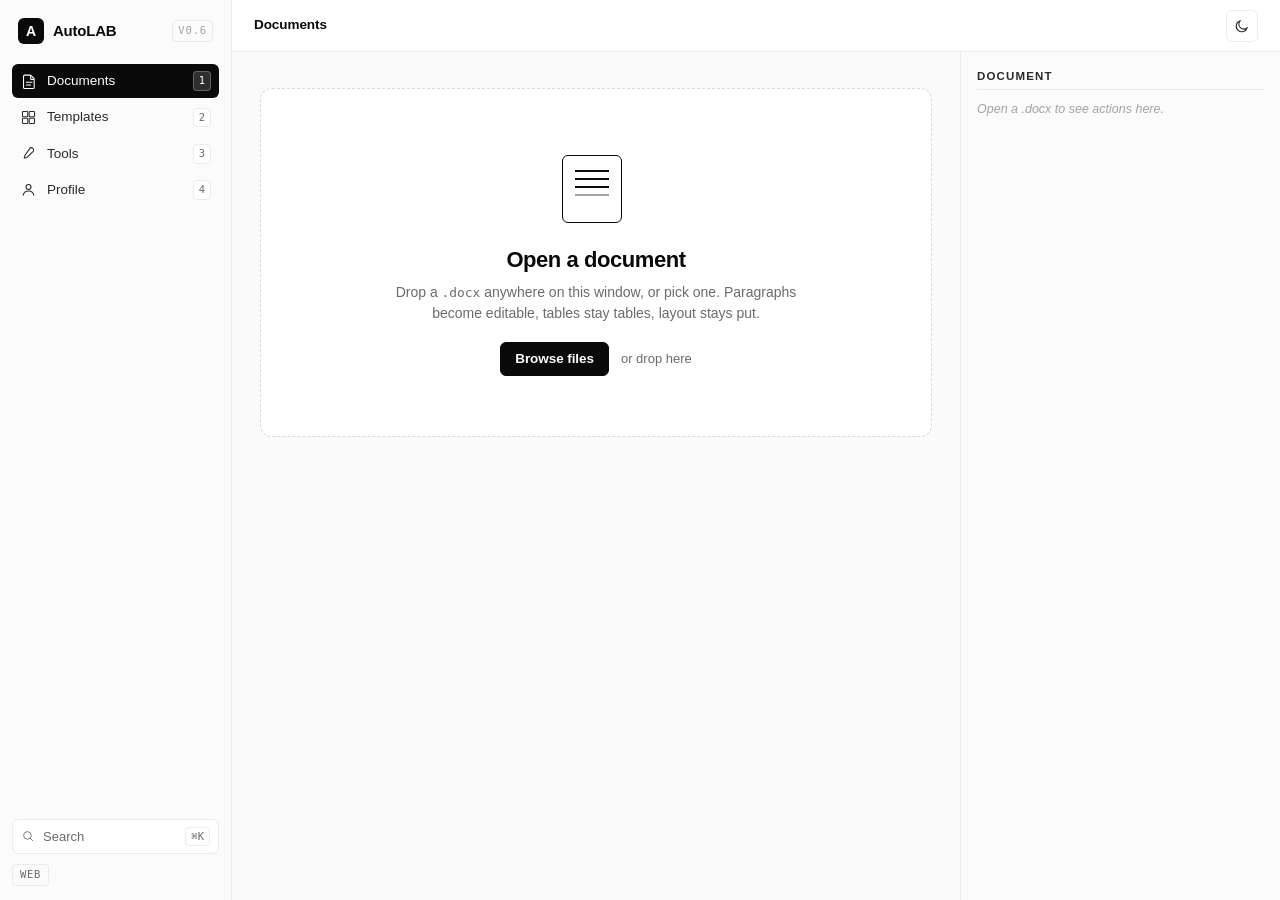
==== static/index.html @ fbb95a97 "AutoLAB v0.6 — solve pipeline: run code, render screenshots, insert into record Backend: runner.py (" ====
<!doctype html>
<html lang="en">
<head>
  <meta charset="utf-8" />
  <meta name="viewport" content="width=device-width, initial-scale=1, viewport-fit=cover" />
  <meta name="color-scheme" content="light" />
  <meta name="theme-color" content="#ffffff" />
  <title>AutoLAB</title>
  <link rel="icon" href="/static/icon.ico" />
  <link rel="stylesheet" href="/static/app.css" />
</head>
<body>
  <div class="app">

    <aside class="sidebar" aria-label="Primary">
      <div class="brand">
        <span class="brand-mark" aria-hidden="true">A</span>
        <span class="brand-name">AutoLAB</span>
        <span class="brand-tag">v0.6</span>
      </div>

      <nav class="nav" role="tablist" aria-label="Sections">
        <button class="nav-item is-active" data-view="documents" role="tab" aria-selected="true">
          <svg class="nav-icon" viewBox="0 0 24 24" aria-hidden="true">
            <path d="M6 3h9l5 5v12.5a1.5 1.5 0 0 1-1.5 1.5h-12A1.5 1.5 0 0 1 5 20.5V4.5A1.5 1.5 0 0 1 6.5 3H6Zm9 1v4a1 1 0 0 0 1 1h4" fill="none" stroke="currentColor" stroke-width="1.5" stroke-linejoin="round"/>
            <path d="M9 13h8M9 17h6" fill="none" stroke="currentColor" stroke-width="1.5" stroke-linecap="round"/>
          </svg>
          <span class="nav-label">Documents</span>
          <kbd class="kbd">1</kbd>
        </button>
        <button class="nav-item" data-view="templates" role="tab" aria-selected="false">
          <svg class="nav-icon" viewBox="0 0 24 24" aria-hidden="true">
            <rect x="3.5" y="3.5" width="7.5" height="7.5" rx="1.2" fill="none" stroke="currentColor" stroke-width="1.5"/>
            <rect x="13" y="3.5" width="7.5" height="7.5" rx="1.2" fill="none" stroke="currentColor" stroke-width="1.5"/>
            <rect x="3.5" y="13" width="7.5" height="7.5" rx="1.2" fill="none" stroke="currentColor" stroke-width="1.5"/>
            <rect x="13" y="13" width="7.5" height="7.5" rx="1.2" fill="none" stroke="currentColor" stroke-width="1.5"/>
          </svg>
          <span class="nav-label">Templates</span>
          <kbd class="kbd">2</kbd>
        </button>
        <button class="nav-item" data-view="tools" role="tab" aria-selected="false">
          <svg class="nav-icon" viewBox="0 0 24 24" aria-hidden="true">
            <path d="M14.5 4a3.5 3.5 0 0 1 4.5 4.5l-9 9-4 1 1-4z" fill="none" stroke="currentColor" stroke-width="1.5" stroke-linejoin="round"/>
          </svg>
          <span class="nav-label">Tools</span>
          <kbd class="kbd">3</kbd>
        </button>
        <button class="nav-item" data-view="profile" role="tab" aria-selected="false">
          <svg class="nav-icon" viewBox="0 0 24 24" aria-hidden="true">
            <circle cx="12" cy="8.5" r="3.5" fill="none" stroke="currentColor" stroke-width="1.5"/>
            <path d="M4.5 20c.6-3.5 4-6 7.5-6s6.9 2.5 7.5 6" fill="none" stroke="currentColor" stroke-width="1.5" stroke-linecap="round"/>
          </svg>
          <span class="nav-label">Profile</span>
          <kbd class="kbd">4</kbd>
        </button>
      </nav>

      <div class="sidebar-foot">
        <button class="cmd-trigger" id="cmd-trigger">
          <svg viewBox="0 0 24 24" aria-hidden="true" class="cmd-icon">
            <circle cx="11" cy="11" r="6.5" fill="none" stroke="currentColor" stroke-width="1.5"/>
            <path d="m16 16 4 4" stroke="currentColor" stroke-width="1.5" stroke-linecap="round"/>
          </svg>
          <span>Search</span>
          <kbd class="kbd">⌘K</kbd>
        </button>
        <div class="mode-pill" id="mode-pill">Web</div>
      </div>
    </aside>

    <header class="topbar">
      <button class="menu-btn" id="menu-btn" aria-label="Open menu">
        <svg viewBox="0 0 24 24" aria-hidden="true"><path d="M4 6h16M4 12h16M4 18h16" stroke="currentColor" stroke-width="1.6" stroke-linecap="round"/></svg>
      </button>
      <div class="crumbs" id="crumbs">
        <span class="crumb">Documents</span>
      </div>
      <div class="topbar-actions" id="topbar-actions">
        <button class="icon-btn" id="theme-toggle" aria-label="Toggle dark mode" title="Toggle dark mode">
          <svg class="moon" viewBox="0 0 24 24" aria-hidden="true"><path d="M20 14.5A8.5 8.5 0 1 1 9.5 4a7 7 0 0 0 10.5 10.5Z" fill="none" stroke="currentColor" stroke-width="1.6" stroke-linejoin="round"/></svg>
          <svg class="sun" viewBox="0 0 24 24" aria-hidden="true"><circle cx="12" cy="12" r="4" fill="none" stroke="currentColor" stroke-width="1.6"/><path d="M12 3v2.5M12 18.5V21M3 12h2.5M18.5 12H21M5.6 5.6l1.8 1.8M16.6 16.6l1.8 1.8M5.6 18.4l1.8-1.8M16.6 7.4l1.8-1.8" stroke="currentColor" stroke-width="1.6" stroke-linecap="round"/></svg>
        </button>
      </div>
      <button class="panel-btn" id="panel-btn" aria-label="Open inspector">
        <svg viewBox="0 0 24 24" aria-hidden="true"><path d="M3 5h18v14H3zM15 5v14" stroke="currentColor" stroke-width="1.5" fill="none"/></svg>
      </button>
    </header>

    <main class="canvas" id="canvas">

      <!-- DOCUMENTS ----------------------------------------------------- -->
      <section class="view is-active" data-view="documents">
        <div class="docs-empty" id="docs-empty">
          <div class="docs-empty-art" aria-hidden="true">
            <div class="art-doc"></div>
            <div class="art-doc art-doc--back"></div>
          </div>
          <h1>Open a document</h1>
          <p>Drop a <code>.docx</code> anywhere on this window, or pick one. Paragraphs become editable, tables stay tables, layout stays put.</p>
          <div class="docs-empty-actions">
            <button class="btn-primary" id="docs-pick">Browse files</button>
            <span class="hint">or drop here</span>
          </div>
          <input type="file" id="docs-file" accept=".docx" hidden />
        </div>

        <div class="organizer" id="organizer" hidden>
          <header class="view-head org-head">
            <div>
              <h1>Documents</h1>
              <p class="lede">Open one to edit, generate a new record, or start from blank.</p>
            </div>
            <div class="org-actions">
              <button class="btn-primary" id="org-new">New blank</button>
              <button class="btn-ghost" id="org-upload">Upload .docx</button>
              <input type="file" id="org-upload-input" accept=".docx" hidden />
            </div>
          </header>

          <div class="org-tabs">
            <button class="org-tab is-active" data-source="generated" type="button">
              <span>Generated</span>
              <span class="org-tab-count" id="org-gen-count">0</span>
            </button>
            <button class="org-tab" data-source="folder" type="button" id="org-folder-tab">
              <span id="org-folder-label">Folder</span>
              <span class="org-tab-count" id="org-folder-count" hidden>0</span>
            </button>
            <button class="org-tab-pick" id="org-pick-folder" type="button" title="Pick a folder">Browse…</button>
          </div>

          <div class="org-current-folder" id="org-current-folder" hidden></div>

          <div class="org-list" id="org-list"></div>
        </div>

        <div class="docs-editor" id="docs-editor" hidden>
          <div class="doc-page" id="doc-blocks"></div>
        </div>
      </section>

      <!-- TEMPLATES ----------------------------------------------------- -->
      <section class="view" data-view="templates" hidden>
        <header class="view-head">
          <div>
            <h1>Templates</h1>
            <p class="lede">Pick a clean record skeleton. Fill it from the inspector.</p>
          </div>
        </header>
        <div class="tpl-grid" id="tpl-grid"></div>
      </section>

      <!-- TOOLS --------------------------------------------------------- -->
      <section class="view" data-view="tools" hidden>
        <header class="view-head">
          <div>
            <h1>Tools</h1>
            <p class="lede">Targeted ops on a document. Pick one — its controls appear on the right.</p>
          </div>
        </header>
        <div class="tool-list">
          <article class="tool-card" data-tool="replace">
            <div class="tool-head">
              <h3>Find &amp; replace</h3>
              <span class="tag tag-stable">Stable</span>
            </div>
            <p class="tool-desc">Swap text across an entire <code>.docx</code> — body, tables, headers, footers. Survives Word's run-splitting so multi-run matches still go through.</p>
          </article>

          <article class="tool-card is-soon">
            <div class="tool-head">
              <h3>Solve question</h3>
              <span class="tag tag-stable">Stable</span>
            </div>
            <p class="tool-desc">Runs your code for real, renders terminal + editor screenshots (URK included), and inserts everything into the record. Lives in <strong>Documents</strong> — open a .docx and use the panel.</p>
          </article>
        </div>
      </section>

      <!-- PROFILE ------------------------------------------------------- -->
      <section class="view" data-view="profile" hidden>
        <header class="view-head">
          <div>
            <h1>Profile</h1>
            <p class="lede"><span class="when-desktop">Local-only data: register numbers, preferences, API key.</span><span class="when-web">Profile is desktop-only — your data lives on your machine, not on a server. Run AutoLAB.exe to access this.</span></p>
          </div>
        </header>

        <div class="when-web web-only-callout">
          <div class="callout">
            <h3>Why desktop-only?</h3>
            <p>Saved data and API keys belong on your machine — never on a server we run. Download the desktop build for the full experience.</p>
          </div>
        </div>

        <div class="profile-grid when-desktop">
          <article class="card">
            <div class="card-head">
              <h3>Register numbers</h3>
              <span class="card-sub">Saved on this device</span>
            </div>
            <div class="urks-chips" id="urks-chips"></div>
            <form id="urk-add" class="inline-form" autocomplete="off">
              <input id="urk-add-input" placeholder="URK24CS____" spellcheck="false" autocapitalize="off" />
              <button class="btn-primary">Add</button>
            </form>
          </article>

          <article class="card">
            <div class="card-head">
              <h3>Defaults</h3>
              <span class="card-sub">Pre-filled across forms</span>
            </div>
            <div class="field">
              <label for="pref-course">Default course title</label>
              <input id="pref-course" placeholder="Computer Networks Lab" />
            </div>
            <div class="form-actions">
              <button class="btn-ghost" id="pref-save">Save</button>
              <span class="hint" id="pref-status"></span>
            </div>
          </article>

          <article class="card card-ai">
            <div class="card-head">
              <h3>AI rewrite</h3>
              <span class="card-sub" id="ai-key-state">No key set</span>
            </div>
            <p class="card-desc">Block-level rewriting uses the Claude API. Your key is stored only in <code id="profile-path">%APPDATA%\AutoLAB\profile.json</code>.</p>
            <div class="field">
              <label for="api-key">Anthropic API key</label>
              <input id="api-key" type="password" placeholder="sk-ant-…" autocomplete="off" spellcheck="false" />
            </div>
            <div class="form-actions">
              <button class="btn-ghost" id="api-key-save">Save key</button>
              <button class="btn-ghost" id="api-key-clear">Clear</button>
              <span class="hint" id="api-key-status"></span>
            </div>
          </article>
        </div>
      </section>

    </main>

    <!-- ============== RIGHT INSPECTOR PANEL ============== -->
    <aside class="right-panel" id="right-panel" aria-label="Inspector">

      <!-- Documents inspector -->
      <div class="rp-view is-active" data-view="documents">
        <section class="rp-section" id="rp-docs-empty">
          <header class="rp-head"><h3>Document</h3></header>
          <p class="rp-empty">Open a .docx to see actions here.</p>
        </section>

        <section class="rp-section" id="rp-docs-active" hidden>
          <header class="rp-head">
            <h3 id="rp-doc-head-name">Document</h3>
            <span class="rp-meta" id="rp-doc-stats">— blocks</span>
          </header>
          <div class="mode-switch" id="doc-mode-switch" role="tablist" aria-label="View mode">
            <button class="mode-btn is-active" data-mode="edit" role="tab" aria-selected="true">Edit</button>
            <button class="mode-btn" data-mode="preview" role="tab" aria-selected="false">Preview</button>
          </div>
          <div class="rp-actions">
            <button class="btn-primary" id="rp-save">Save &amp; download</button>
            <button class="btn-ghost" id="rp-ai-all">✦ Rewrite all (AI)</button>
            <button class="btn-ghost" id="rp-close">Close document</button>
          </div>
        </section>

        <section class="rp-section" id="rp-docs-saveas" hidden>
          <header class="rp-head"><h3>Save to disk</h3></header>
          <form class="rp-form" id="saveas-form" autocomplete="off">
            <div class="field">
              <label for="saveas-name">Filename</label>
              <input id="saveas-name" placeholder="my-record.docx" spellcheck="false" autocapitalize="off" />
            </div>
            <div class="field">
              <label for="saveas-folder">Folder</label>
              <select id="saveas-folder">
                <option value="generated">Generated (default)</option>
                <option value="current" id="saveas-current-opt" hidden>Current location</option>
              </select>
            </div>
            <div class="form-actions">
              <button type="submit" class="btn-primary">Save</button>
              <span class="hint" id="saveas-status"></span>
            </div>
          </form>
        </section>

        <section class="rp-section" id="rp-docs-addq" hidden>
          <header class="rp-head"><h3>Add question</h3></header>
          <form class="rp-form" id="addq-form" autocomplete="off">
            <div class="field-row">
              <div class="field">
                <label for="aq-num">Number</label>
                <input id="aq-num" placeholder="11" spellcheck="false" autocapitalize="off" />
              </div>
              <div class="field">
                <label for="aq-title">Title</label>
                <input id="aq-title" placeholder="ipconfig /flushdns" required />
              </div>
            </div>
            <div class="field">
              <label for="aq-desc">Description</label>
              <textarea id="aq-desc" rows="3" placeholder="What this question does. A paragraph or two."></textarea>
            </div>
            <div class="form-actions">
              <button type="submit" class="btn-primary">Append question</button>
              <span class="hint" id="aq-status"></span>
            </div>
          </form>
        </section>

        <section class="rp-section" id="rp-docs-solve" hidden>
          <header class="rp-head">
            <h3>Solve question</h3>
            <span class="rp-meta">run · shoot · insert</span>
          </header>
          <form class="rp-form" id="solve-form" autocomplete="off">
            <div class="field-row">
              <div class="field">
                <label for="sq-num">Number</label>
                <input id="sq-num" placeholder="3" spellcheck="false" autocapitalize="off" />
              </div>
              <div class="field">
                <label for="sq-lang">Language</label>
                <select id="sq-lang">
                  <option value="python">Python</option>
                  <option value="c">C</option>
                  <option value="cpp">C++</option>
                  <option value="java">Java</option>
                </select>
              </div>
            </div>
            <div class="field">
              <label for="sq-title">Title</label>
              <input id="sq-title" placeholder="TCP Echo Server and Client" required />
            </div>
            <div class="field">
              <label for="sq-question">Question</label>
              <textarea id="sq-question" rows="3" placeholder="What the program must do. Also becomes the description in the record."></textarea>
            </div>
            <div class="field">
              <label for="sq-mode">Program type</label>
              <select id="sq-mode">
                <option value="single">Single program</option>
                <option value="pair">Server + client pair</option>
              </select>
            </div>
            <button type="button" class="btn-ghost when-desktop" id="sq-generate">✦ Generate code (AI)</button>
            <div class="field" id="sq-code-wrap">
              <label for="sq-code">Code</label>
              <textarea id="sq-code" rows="8" spellcheck="false" class="code-input" placeholder="Paste code, or generate it above."></textarea>
            </div>
            <div class="field sq-pair" hidden>
              <label for="sq-server">Server code</label>
              <textarea id="sq-server" rows="6" spellcheck="false" class="code-input"></textarea>
            </div>
            <div class="field sq-pair" hidden>
              <label for="sq-client">Client code</label>
              <textarea id="sq-client" rows="6" spellcheck="false" class="code-input"></textarea>
            </div>
            <div class="field-row">
              <div class="field">
                <label for="sq-urk">URK in screenshot</label>
                <input id="sq-urk" placeholder="URK24CS____" spellcheck="false" autocapitalize="off" />
              </div>
              <div class="field">
                <label for="sq-urkmode">URK style</label>
                <select id="sq-urkmode">
                  <option value="line">echo line</option>
                  <option value="title">window title</option>
                  <option value="prompt">prompt path</option>
                  <option value="none">off</option>
                </select>
              </div>
            </div>
            <label class="check"><input type="checkbox" id="sq-codeshot" /> Also add a VS Code shot of the code</label>
            <div class="form-actions">
              <button type="submit" class="btn-primary" id="sq-run">Run &amp; insert</button>
              <span class="hint" id="sq-status"></span>
            </div>
          </form>
        </section>

        <section class="rp-section" id="rp-docs-block" hidden>
          <header class="rp-head">
            <h3>Selected block</h3>
            <span class="rp-meta" id="rp-block-id">—</span>
          </header>
          <div class="rp-info" id="rp-block-info">
            <div class="rp-info-row"><span class="k">Location</span><span class="v" id="rp-bi-loc">—</span></div>
            <div class="rp-info-row"><span class="k">Kind</span><span class="v" id="rp-bi-kind">—</span></div>
            <div class="rp-info-row"><span class="k">Style</span><span class="v" id="rp-bi-style">—</span></div>
            <div class="rp-info-row"><span class="k">Words</span><span class="v" id="rp-bi-words">—</span></div>
            <div class="rp-info-row"><span class="k">Chars</span><span class="v" id="rp-bi-chars">—</span></div>
          </div>
          <div class="rp-actions">
            <button class="btn-ghost" id="rp-block-ai">✦ Rewrite with AI</button>
            <button class="btn-ghost" id="rp-block-reset">Reset to original</button>
          </div>
        </section>
      </div>

      <!-- Templates inspector -->
      <div class="rp-view" data-view="templates" hidden>
        <section class="rp-section" id="rp-tpl-empty">
          <header class="rp-head"><h3>Template</h3></header>
          <p class="rp-empty">Pick a template card to fill it in.</p>
        </section>
        <section class="rp-section" id="rp-tpl-fill" hidden>
          <header class="rp-head">
            <h3 id="rp-tpl-title">Fill template</h3>
          </header>
          <form id="tpl-form" class="rp-form" autocomplete="off">
            <div class="field">
              <label for="tpl-course">Course title</label>
              <input id="tpl-course" name="course_title" placeholder="Computer Networks Lab" />
            </div>
            <div class="field">
              <label for="tpl-reg">Register number</label>
              <input id="tpl-reg" name="register_number" placeholder="URK24CS____" />
            </div>
            <div class="field-row">
              <div class="field">
                <label for="tpl-exno">Ex.No</label>
                <input id="tpl-exno" name="ex_no" placeholder="1" />
              </div>
              <div class="field">
                <label for="tpl-date">Date</label>
                <input id="tpl-date" name="date" placeholder="13.06.2026" />
              </div>
            </div>
            <div class="field">
              <label for="tpl-title">Title</label>
              <input id="tpl-title" name="title" placeholder="Basic Network Troubleshooting Commands" />
            </div>
            <div class="form-actions">
              <button type="submit" class="btn-primary">Generate .docx</button>
              <span class="hint" id="tpl-status"></span>
            </div>
          </form>
        </section>
      </div>

      <!-- Tools inspector -->
      <div class="rp-view" data-view="tools" hidden>
        <section class="rp-section" id="rp-tool-empty">
          <header class="rp-head"><h3>Tool</h3></header>
          <p class="rp-empty">Pick a tool card to use it.</p>
        </section>
        <section class="rp-section" id="rp-tool-replace" hidden>
          <header class="rp-head"><h3>Find &amp; replace</h3></header>
          <form id="replace-form" class="rp-form" autocomplete="off">
            <div class="field">
              <label>Document</label>
              <div class="drop-mini">
                <input type="file" id="rep-file" accept=".docx" required />
                <span class="drop-mini-label" id="rep-file-label">Choose a .docx…</span>
              </div>
            </div>
            <div class="field">
              <label for="rep-find">Find</label>
              <input id="rep-find" name="find" value="URK24CS1021" spellcheck="false" autocapitalize="off" required />
            </div>
            <div class="field">
              <label for="rep-replace">Replace with</label>
              <input id="rep-replace" name="replace" placeholder="URK24CS____" spellcheck="false" autocapitalize="off" />
            </div>
            <div class="form-actions">
              <button type="submit" class="btn-primary">Run</button>
              <output class="hint" id="rep-status"></output>
            </div>
          </form>
        </section>
      </div>

      <!-- Profile inspector -->
      <div class="rp-view" data-view="profile" hidden>
        <section class="rp-section">
          <header class="rp-head"><h3>Data</h3></header>
          <div class="rp-info">
            <div class="rp-info-row"><span class="k">Mode</span><span class="v" id="rp-pf-mode">—</span></div>
            <div class="rp-info-row"><span class="k">Profile</span><span class="v" id="rp-pf-path">—</span></div>
            <div class="rp-info-row"><span class="k">Saved URKs</span><span class="v" id="rp-pf-urks">0</span></div>
            <div class="rp-info-row"><span class="k">AI key</span><span class="v" id="rp-pf-ai">No</span></div>
          </div>
        </section>
      </div>

    </aside>

    <!-- Command palette -->
    <div class="palette" id="palette" hidden>
      <div class="palette-backdrop" data-palette-close></div>
      <div class="palette-card" role="dialog" aria-label="Command palette">
        <input class="palette-input" id="palette-input" type="text" placeholder="Jump to a section, or run a command…" autocomplete="off" />
        <ul class="palette-list" id="palette-list"></ul>
      </div>
    </div>

    <div class="toast" id="toast" hidden></div>

    <div class="global-drop" id="global-drop" hidden>
      <div class="global-drop-card">
        <h2>Drop to open</h2>
        <p>Releases a .docx into the Documents editor.</p>
      </div>
    </div>
  </div>

  <script type="module" src="/static/js/main.js"></script>
</body>
</html>
---- static/app.css ----
/* AutoLAB — design system + shell.
 * Black/white/gray. Sharp. Dense. No shadows. No web fonts.
 * Mobile collapses sidebar into a slide-out drawer.
 */

/* ---------- tokens --------------------------------------------------- */
:root {
  --bg: #ffffff;
  --bg-elev: #fafafa;
  --bg-sidebar: #fbfbfb;
  --bg-soft: #f4f4f4;
  --bg-page: #ffffff;

  --fg: #0a0a0a;
  --fg-2: #2a2a2a;
  --fg-3: #6b6b6b;
  --fg-4: #a3a3a3;

  --line: #ebebeb;
  --line-2: #d8d8d8;
  --line-strong: #0a0a0a;

  --danger: #b00020;
  --ok: #0a0a0a;

  --sidebar-w: 232px;
  --rp-w: 320px;
  --topbar-h: 52px;

  --r-sm: 6px;
  --r-md: 8px;
  --r-lg: 12px;

  --font-sans: -apple-system, BlinkMacSystemFont, "Segoe UI Variable", "Segoe UI", Roboto, Helvetica, Arial, sans-serif;
  --font-mono: ui-monospace, "Cascadia Mono", "Cascadia Code", "JetBrains Mono", Menlo, Consolas, monospace;

  --t-fast: 80ms;
  --t-med: 140ms;

  --overlay-scrim: rgba(255,255,255,0.85);
}

body.is-dark {
  --bg: #0b0b0d;
  --bg-elev: #111114;
  --bg-sidebar: #0d0d10;
  --bg-soft: #1a1a1f;
  --bg-page: #0f0f12;

  --fg: #f4f4f5;
  --fg-2: #d8d8dc;
  --fg-3: #8e8e94;
  --fg-4: #5a5a60;

  --line: #232328;
  --line-2: #353539;
  --line-strong: #f4f4f5;

  --danger: #ff6680;
  --ok: #f4f4f5;

  --overlay-scrim: rgba(0,0,0,0.78);
}
body.is-dark .palette-backdrop { background: rgba(0,0,0,0.55); }

/* setTheme() adds this class for the duration of a theme flip (a single JS
 * task) so NO transition starts on the var()-based colour tokens. A transition
 * on a theme flip would briefly fade through the wrong colour, and in a
 * backgrounded tab (frame clock paused) it would freeze at the wrong colour.
 * With transitions off the swap is atomic/instant; the class is removed in the
 * same task so normal hover/focus transitions keep working. */
body.theme-switching, body.theme-switching * { transition: none !important; }

/* ---------- reset ---------------------------------------------------- */
* { box-sizing: border-box; }
html, body { margin: 0; padding: 0; height: 100%; }
/* HTML's `hidden` attribute must always win, even over explicit display rules
 * on .global-drop, .palette, .docs-editor, etc. Without this, hidden=true is
 * ignored and overlays paint on load. */
[hidden] { display: none !important; }
body {
  background: var(--bg);
  color: var(--fg);
  font-family: var(--font-sans);
  font-size: 14px;
  line-height: 1.5;
  -webkit-font-smoothing: antialiased;
  -moz-osx-font-smoothing: grayscale;
  text-rendering: optimizeLegibility;
  -webkit-text-size-adjust: 100%;
  overflow: hidden; /* lock the shell — canvas + right-panel scroll internally */
}
button { font: inherit; color: inherit; background: none; border: 0; cursor: pointer; padding: 0; }
input, textarea, select { font: inherit; color: inherit; }
a { color: inherit; text-decoration: none; }
code, kbd { font-family: var(--font-mono); font-size: 0.92em; }
h1, h2, h3, h4 { margin: 0; font-weight: 700; letter-spacing: -0.015em; }

/* ---------- shell layout -------------------------------------------- */
.app {
  display: grid;
  grid-template-columns: var(--sidebar-w) 1fr var(--rp-w);
  grid-template-rows: var(--topbar-h) 1fr;
  grid-template-areas:
    "sidebar topbar topbar"
    "sidebar canvas right";
  height: 100vh;
  height: 100dvh; /* dynamic VH on mobile to avoid URL-bar jumps */
  background: var(--bg);
  overflow: hidden; /* internal scroll only */
}

/* ---------- sidebar ------------------------------------------------- */
.sidebar {
  grid-area: sidebar;
  background: var(--bg-sidebar);
  border-right: 1px solid var(--line);
  display: flex;
  flex-direction: column;
  padding: 14px 12px;
  gap: 18px;
  position: relative;
  overflow-y: auto; /* never scrolls in practice; safety for short viewports */
  min-height: 0;
}

.brand {
  display: flex;
  align-items: center;
  gap: 9px;
  padding: 4px 6px 2px;
}
.brand-mark {
  width: 26px;
  height: 26px;
  border-radius: 6px;
  background: var(--fg);
  color: var(--bg);
  font-weight: 800;
  font-size: 14px;
  display: inline-flex;
  align-items: center;
  justify-content: center;
  letter-spacing: -0.02em;
}
.brand-name {
  font-weight: 700;
  font-size: 15px;
  letter-spacing: -0.015em;
}
.brand-tag {
  font-size: 10.5px;
  letter-spacing: 0.08em;
  text-transform: uppercase;
  color: var(--fg-4);
  margin-left: auto;
  padding: 2px 5px;
  border: 1px solid var(--line);
  border-radius: 4px;
  font-family: var(--font-mono);
}

.nav {
  display: flex;
  flex-direction: column;
  gap: 2px;
}
.nav-item {
  display: flex;
  align-items: center;
  gap: 10px;
  padding: 7px 8px;
  border-radius: var(--r-sm);
  color: var(--fg-2);
  font-size: 13.5px;
  font-weight: 500;
  text-align: left;
  width: 100%;
  transition: background-color var(--t-fast) linear, color var(--t-fast) linear;
}
.nav-item:hover { background: var(--bg-soft); color: var(--fg); }
.nav-item.is-active {
  background: var(--fg);
  color: var(--bg);
}
.nav-item.is-active .kbd { background: rgba(255,255,255,0.15); border-color: rgba(255,255,255,0.25); color: var(--bg); }
/* In dark mode the active pill is light (var(--fg) ≈ white), so a white tint
 * would be invisible — flip the cap tint to a faint dark so the shortcut keeps
 * its key-cap look, matching the inactive items. */
body.is-dark .nav-item.is-active .kbd { background: rgba(0,0,0,0.12); border-color: rgba(0,0,0,0.22); }
.nav-icon { width: 17px; height: 17px; flex-shrink: 0; }
.nav-label { flex: 1; }
.kbd {
  font-family: var(--font-mono);
  font-size: 10.5px;
  background: var(--bg);
  border: 1px solid var(--line);
  border-radius: 4px;
  padding: 1px 5px;
  color: var(--fg-3);
  min-width: 18px;
  text-align: center;
}

.sidebar-foot {
  margin-top: auto;
  display: flex;
  flex-direction: column;
  gap: 10px;
}
.cmd-trigger {
  display: flex;
  align-items: center;
  gap: 8px;
  padding: 7px 8px;
  border: 1px solid var(--line);
  border-radius: var(--r-sm);
  background: var(--bg);
  color: var(--fg-3);
  font-size: 13px;
  text-align: left;
  transition: border-color var(--t-fast) linear, color var(--t-fast) linear;
}
.cmd-trigger:hover { border-color: var(--line-2); color: var(--fg); }
.cmd-trigger span { flex: 1; }
.cmd-icon { width: 14px; height: 14px; }
.mode-pill {
  align-self: flex-start;
  font-family: var(--font-mono);
  font-size: 10.5px;
  letter-spacing: 0.06em;
  text-transform: uppercase;
  padding: 2px 7px;
  border: 1px solid var(--line);
  color: var(--fg-3);
  border-radius: 4px;
}
.mode-pill.is-desktop { background: var(--fg); color: var(--bg); border-color: var(--fg); }

/* ---------- topbar -------------------------------------------------- */
.topbar {
  grid-area: topbar;
  display: flex;
  align-items: center;
  gap: 12px;
  padding: 0 22px;
  border-bottom: 1px solid var(--line);
  background: var(--bg);
}
.menu-btn {
  display: none;
  width: 32px;
  height: 32px;
  border-radius: 6px;
  align-items: center;
  justify-content: center;
}
.menu-btn:hover { background: var(--bg-soft); }
.menu-btn svg { width: 18px; height: 18px; }
.crumbs {
  display: flex;
  align-items: center;
  gap: 6px;
  font-size: 13.5px;
  font-weight: 600;
  letter-spacing: -0.005em;
}
.crumb { color: var(--fg); }
.crumb + .crumb::before {
  content: "/";
  margin: 0 6px 0 2px;
  color: var(--fg-4);
}
.topbar-actions { margin-left: auto; display: flex; gap: 8px; align-items: center; }

.icon-btn {
  width: 32px;
  height: 32px;
  border-radius: 6px;
  border: 1px solid var(--line);
  background: var(--bg);
  color: var(--fg-2);
  display: inline-flex;
  align-items: center;
  justify-content: center;
  transition: border-color var(--t-fast) linear, color var(--t-fast) linear, background-color var(--t-fast) linear;
}
.icon-btn:hover { border-color: var(--line-strong); color: var(--fg); }
.icon-btn svg { width: 16px; height: 16px; }
.icon-btn .sun { display: none; }
body.is-dark .icon-btn .sun { display: block; }
body.is-dark .icon-btn .moon { display: none; }

/* ---------- segmented mode switch (Edit / Preview) ----------------- */
.mode-switch {
  display: inline-flex;
  background: var(--bg-soft);
  border: 1px solid var(--line);
  border-radius: 6px;
  padding: 2px;
  gap: 0;
  width: 100%;
}
.mode-switch .mode-btn {
  flex: 1;
  padding: 5px 10px;
  font-size: 12.5px;
  font-weight: 600;
  border-radius: 4px;
  color: var(--fg-3);
  letter-spacing: -0.005em;
  transition: background-color var(--t-fast) linear, color var(--t-fast) linear;
}
.mode-switch .mode-btn.is-active {
  background: var(--bg);
  color: var(--fg);
  box-shadow: 0 0 0 1px var(--line);
}
.mode-switch .mode-btn:not(.is-active):hover { color: var(--fg-2); }

/* ---------- right inspector panel ---------------------------------- */
.right-panel {
  grid-area: right;
  background: var(--bg-sidebar);
  border-left: 1px solid var(--line);
  overflow-y: auto;
  padding: 16px 16px 80px;
  display: flex;
  flex-direction: column;
  gap: 18px;
}
.rp-view { display: none; flex-direction: column; gap: 18px; }
.rp-view.is-active { display: flex; }
.rp-section {
  display: flex;
  flex-direction: column;
  gap: 10px;
}
.rp-head {
  display: flex;
  align-items: baseline;
  justify-content: space-between;
  gap: 8px;
  padding-bottom: 4px;
  border-bottom: 1px solid var(--line);
}
.rp-head h3 {
  font-size: 11.5px;
  font-weight: 700;
  letter-spacing: 0.1em;
  text-transform: uppercase;
  color: var(--fg-2);
}
.rp-meta {
  font-family: var(--font-mono);
  font-size: 11px;
  color: var(--fg-3);
}
.rp-empty {
  color: var(--fg-4);
  font-size: 12.5px;
  font-style: italic;
  margin: 0;
}
.rp-actions { display: flex; flex-direction: column; gap: 6px; }
.rp-actions .btn-primary, .rp-actions .btn-ghost { width: 100%; height: 34px; }
.rp-form { display: flex; flex-direction: column; gap: 10px; }
.rp-form .form-actions { margin-top: 4px; }
.rp-info { display: grid; gap: 6px; }
.rp-info-row {
  display: flex;
  justify-content: space-between;
  font-size: 12.5px;
  gap: 8px;
  padding: 2px 0;
}
.rp-info-row .k { color: var(--fg-3); }
.rp-info-row .v { font-family: var(--font-mono); color: var(--fg); }
textarea {
  font-size: 13.5px;
  padding: 8px 12px;
  border: 1px solid var(--line);
  border-radius: var(--r-sm);
  background: var(--bg);
  color: var(--fg);
  width: 100%;
  resize: vertical;
  min-height: 64px;
  font-family: var(--font-sans);
  line-height: 1.5;
  height: auto;
}
textarea.code-input {
  font-family: var(--font-mono);
  font-size: 12px;
  white-space: pre;
  overflow-x: auto;
}
.check {
  display: flex;
  align-items: center;
  gap: 8px;
  font-size: 12.5px;
  color: var(--fg-2);
  cursor: pointer;
}
.check input { accent-color: var(--fg); }

/* ---------- canvas / views ----------------------------------------- */
.canvas {
  grid-area: canvas;
  overflow-y: auto;
  background: var(--bg-elev);
}
.view {
  padding: 28px 28px 80px;
  max-width: 1100px;
  margin: 0 auto;
  display: none;
}
.view.is-active { display: block; }
.view-head { display: flex; align-items: flex-end; justify-content: space-between; gap: 12px; margin-bottom: 22px; }
.view-head h1 { font-size: 24px; letter-spacing: -0.02em; }
.view-head .lede { color: var(--fg-3); margin: 4px 0 0; font-size: 13.5px; }

/* ---------- buttons ------------------------------------------------- */
.btn-primary, .btn-ghost {
  display: inline-flex;
  align-items: center;
  justify-content: center;
  gap: 6px;
  font-size: 13.5px;
  font-weight: 600;
  letter-spacing: -0.005em;
  height: 34px;
  padding: 0 14px;
  border-radius: var(--r-sm);
  border: 1px solid transparent;
  transition: background-color var(--t-fast) linear, border-color var(--t-fast) linear, color var(--t-fast) linear, opacity var(--t-fast) linear, transform var(--t-fast) linear;
  white-space: nowrap;
}
.btn-primary {
  background: var(--fg);
  color: var(--bg);
  border-color: var(--fg);
}
.btn-primary:hover { opacity: 0.92; }
.btn-primary:active { transform: translateY(1px); }
.btn-primary:disabled { opacity: 0.55; cursor: progress; }
.btn-ghost {
  background: var(--bg);
  color: var(--fg-2);
  border-color: var(--line);
}
.btn-ghost:hover { border-color: var(--line-2); color: var(--fg); }
.btn-ghost:disabled { opacity: 0.55; cursor: not-allowed; }

/* ---------- forms --------------------------------------------------- */
.field { display: grid; gap: 6px; }
.field label {
  font-size: 11.5px;
  font-weight: 700;
  letter-spacing: 0.08em;
  text-transform: uppercase;
  color: var(--fg-2);
}
input[type="text"], input[type="password"], input[type="search"], textarea, input:not([type]) {
  font-size: 14px;
  height: 36px;
  padding: 0 12px;
  border: 1px solid var(--line);
  border-radius: var(--r-sm);
  background: var(--bg);
  color: var(--fg);
  width: 100%;
  transition: border-color var(--t-fast) linear;
}
input:hover, textarea:hover { border-color: var(--line-2); }
input:focus, textarea:focus { outline: none; border-color: var(--line-strong); }
.field-row { display: grid; grid-template-columns: 1fr 1fr; gap: 12px; }
.form-actions { display: flex; gap: 10px; align-items: center; }
.hint { color: var(--fg-3); font-size: 13px; }
.hint.is-ok { color: var(--ok); }
.hint.is-err { color: var(--danger); }

/* ---------- documents view ----------------------------------------- */
.docs-empty {
  display: grid;
  place-items: center;
  text-align: center;
  padding: 60px 24px;
  border: 1.5px dashed var(--line-2);
  border-radius: var(--r-lg);
  background: var(--bg);
  margin-top: 8px;
}
.docs-empty.is-dragging { border-color: var(--line-strong); background: var(--bg-soft); }
.docs-empty h1 { font-size: 22px; margin: 14px 0 6px; letter-spacing: -0.02em; }
.docs-empty p { color: var(--fg-3); max-width: 440px; margin: 0 auto 18px; }
.docs-empty-actions { display: flex; align-items: center; gap: 12px; }
.docs-empty-art { width: 80px; height: 80px; position: relative; }
.art-doc {
  position: absolute;
  inset: 6px 14px 6px 6px;
  background: var(--bg);
  border: 1.5px solid var(--fg);
  border-radius: 6px;
}
.art-doc::after {
  content: "";
  position: absolute;
  inset: 14px 12px auto 12px;
  height: 2px;
  background: var(--fg);
  box-shadow:
    0 8px 0 0 var(--fg),
    0 16px 0 0 var(--fg),
    0 24px 0 0 var(--fg-4);
}
.art-doc--back {
  inset: 6px 6px 6px 14px;
  border-color: var(--fg-4);
  z-index: -1;
  background: var(--bg-soft);
}

/* ---------- organizer ---------------------------------------------- */
.organizer {
  display: flex;
  flex-direction: column;
  gap: 14px;
}
.org-head { margin-bottom: 4px; }
.org-actions { display: flex; gap: 8px; flex-shrink: 0; }

.org-tabs {
  display: flex;
  align-items: center;
  gap: 2px;
  border-bottom: 1px solid var(--line);
  position: relative;
}
.org-tab {
  display: inline-flex;
  align-items: center;
  gap: 8px;
  padding: 8px 14px;
  font-size: 13px;
  font-weight: 600;
  color: var(--fg-3);
  border-bottom: 2px solid transparent;
  margin-bottom: -1px;
  transition: color var(--t-fast) linear, border-color var(--t-fast) linear;
  letter-spacing: -0.005em;
}
.org-tab.is-active { color: var(--fg); border-bottom-color: var(--fg); }
.org-tab:hover { color: var(--fg-2); }
.org-tab-count {
  font-family: var(--font-mono);
  font-size: 10.5px;
  background: var(--bg-soft);
  border: 1px solid var(--line);
  padding: 1px 5px;
  border-radius: 3px;
  color: var(--fg-3);
  min-width: 18px;
  text-align: center;
}
.org-tab.is-active .org-tab-count {
  background: var(--fg);
  color: var(--bg);
  border-color: var(--fg);
}
.org-tab-pick {
  margin-left: auto;
  font-size: 12px;
  color: var(--fg-3);
  padding: 5px 10px;
  border: 1px solid var(--line);
  border-radius: 6px;
  transition: border-color var(--t-fast) linear, color var(--t-fast) linear;
  margin-bottom: 6px;
}
.org-tab-pick:hover { border-color: var(--line-strong); color: var(--fg); }

.org-current-folder {
  font-family: var(--font-mono);
  font-size: 11.5px;
  color: var(--fg-3);
  padding: 2px 0;
  word-break: break-all;
}

.org-list { display: grid; gap: 6px; }
.org-empty {
  border: 1.5px dashed var(--line-2);
  border-radius: var(--r-md);
  padding: 32px 24px;
  text-align: center;
  color: var(--fg-3);
  font-size: 13.5px;
  margin: 0;
}

.org-item {
  display: flex;
  align-items: center;
  gap: 12px;
  padding: 10px 12px;
  border: 1px solid var(--line);
  border-radius: var(--r-sm);
  background: var(--bg);
  cursor: pointer;
  transition: border-color var(--t-fast) linear, background-color var(--t-fast) linear;
  user-select: none;
}
.org-item:hover {
  border-color: var(--line-strong);
  background: var(--bg-soft);
}
.org-item-icon {
  width: 32px;
  height: 32px;
  border-radius: 4px;
  border: 1px solid var(--fg);
  background: var(--bg);
  display: grid;
  place-items: center;
  flex-shrink: 0;
}
.org-item-icon svg { width: 15px; height: 15px; color: var(--fg); }
.org-item-meta { flex: 1; min-width: 0; }
.org-item-name {
  font-weight: 600;
  font-size: 13.5px;
  letter-spacing: -0.005em;
  overflow: hidden;
  text-overflow: ellipsis;
  white-space: nowrap;
}
.org-item-sub {
  color: var(--fg-3);
  font-size: 11.5px;
  font-family: var(--font-mono);
}
.org-item-open {
  font-size: 11.5px;
  color: var(--fg-3);
  font-family: var(--font-mono);
  border: 1px solid var(--line);
  border-radius: 4px;
  padding: 3px 8px;
  flex-shrink: 0;
}
.org-item:hover .org-item-open {
  color: var(--fg);
  border-color: var(--line-strong);
}

.docs-editor { display: flex; flex-direction: column; gap: 18px; }
.doc-head {
  display: flex;
  align-items: center;
  gap: 14px;
  padding: 10px 14px;
  background: var(--bg);
  border: 1px solid var(--line);
  border-radius: var(--r-md);
  position: sticky;
  top: 8px;
  z-index: 5;
}
.doc-id { display: flex; flex-direction: column; gap: 1px; min-width: 0; flex: 1; }
.doc-name { font-weight: 600; font-size: 14px; letter-spacing: -0.01em; white-space: nowrap; overflow: hidden; text-overflow: ellipsis; }
.doc-stats { font-family: var(--font-mono); font-size: 11.5px; color: var(--fg-3); }
.doc-controls { display: flex; gap: 8px; flex-shrink: 0; }

.doc-page {
  background: var(--bg-page);
  border: 1px solid var(--line);
  border-radius: var(--r-md);
  padding: 56px 64px 72px;
  min-height: 400px;
  max-width: 820px;
  margin: 0 auto;
}

/* Each block — a paragraph in the document. Looks like real prose, edits like a block. */
.blk {
  position: relative;
  padding: 4px 8px;
  margin: 0 -8px 10px;
  border-radius: 4px;
  cursor: text;
  transition: background-color var(--t-fast) linear;
  font-size: 14.5px;
  line-height: 1.7;
  color: var(--fg);
}
.blk:last-child { margin-bottom: 0; }
.blk:hover { background: var(--bg-soft); }
.blk.is-editing {
  background: var(--bg);
  outline: 1.5px solid var(--line-strong);
  outline-offset: 0;
  cursor: text;
}
.blk.is-dirty::before {
  content: "";
  position: absolute;
  left: -14px;
  top: 12px;
  width: 4px;
  height: 4px;
  border-radius: 999px;
  background: var(--fg);
}
.blk[data-kind="header"], .blk[data-kind="footer"] {
  color: var(--fg-3);
  font-size: 12.5px;
  line-height: 1.55;
}
.blk[data-style="Heading 1"] {
  font-size: 20px;
  font-weight: 700;
  margin-top: 22px;
  margin-bottom: 12px;
  letter-spacing: -0.02em;
  line-height: 1.35;
}
.blk[data-style="Heading 1"]:first-child { margin-top: 0; }
.blk[data-style="Heading 2"] {
  font-size: 16px;
  font-weight: 700;
  margin-top: 16px;
  margin-bottom: 8px;
  letter-spacing: -0.01em;
  line-height: 1.4;
}
.blk-loc {
  position: absolute;
  right: 8px;
  top: 6px;
  font-family: var(--font-mono);
  font-size: 10px;
  color: var(--fg-4);
  letter-spacing: 0.04em;
  opacity: 0;
  transition: opacity var(--t-fast) linear;
  pointer-events: none;
  background: var(--bg-soft);
  padding: 1px 5px;
  border-radius: 3px;
}
.blk:hover .blk-loc, .blk.is-editing .blk-loc { opacity: 0.7; }
.blk-actions {
  position: absolute;
  right: 6px;
  bottom: -10px;
  display: none;
  gap: 4px;
  z-index: 2;
}
.blk.is-editing .blk-actions { display: flex; }
.blk-act {
  height: 24px;
  padding: 0 8px;
  border-radius: 5px;
  border: 1px solid var(--line-2);
  background: var(--bg);
  font-size: 11.5px;
  font-weight: 600;
  color: var(--fg-2);
  letter-spacing: -0.005em;
}
.blk-act:hover { border-color: var(--line-strong); color: var(--fg); }
.blk-act[disabled] { opacity: 0.55; cursor: progress; }
.blk-act.is-ai::before { content: "✦ "; }
.blk-text { white-space: pre-wrap; word-wrap: break-word; }
.blk-text:focus { outline: none; }
.blk-section {
  display: block;
  margin: 28px 0 14px;
  font-family: var(--font-mono);
  font-size: 10.5px;
  letter-spacing: 0.08em;
  text-transform: uppercase;
  color: var(--fg-4);
  border-top: 1px solid var(--line);
  padding-top: 16px;
}
.blk-section:first-child { margin-top: 0; border-top: 0; padding-top: 0; }

.doc-empty-hint {
  display: block;
  margin: 8px 0;
  padding: 22px 20px;
  border: 1.5px dashed var(--line-2);
  border-radius: var(--radius);
  background: var(--bg-soft);
  color: var(--fg-3);
  font-size: 13.5px;
  line-height: 1.6;
  text-align: center;
}

/* Preview mode — read-only document view */
.doc-page.is-preview .blk {
  padding: 0;
  margin: 0 0 12px;
  cursor: default;
  background: transparent !important;
  outline: none !important;
}
.doc-page.is-preview .blk:hover { background: transparent; }
.doc-page.is-preview .blk-loc,
.doc-page.is-preview .blk-actions,
.doc-page.is-preview .blk-section,
.doc-page.is-preview .blk.is-dirty::before { display: none !important; }
.doc-page.is-preview .blk[data-style="Heading 1"] { margin-top: 24px; }
.doc-page.is-preview .blk[data-style="Heading 1"]:first-child { margin-top: 0; }
.doc-page.is-preview { padding: 64px 72px 80px; }

/* ---------- templates view ----------------------------------------- */
.tpl-grid {
  display: grid;
  grid-template-columns: repeat(auto-fill, minmax(260px, 1fr));
  gap: 14px;
}
.tpl-card {
  display: flex;
  flex-direction: column;
  background: var(--bg);
  border: 1px solid var(--line);
  border-radius: var(--r-md);
  overflow: hidden;
  cursor: pointer;
  transition: border-color var(--t-fast) linear, transform var(--t-fast) linear;
}
.tpl-card:hover { border-color: var(--line-strong); }
.tpl-card.is-active { border-color: var(--line-strong); box-shadow: inset 0 0 0 1px var(--line-strong); }
.tpl-card:active { transform: translateY(1px); }
.tpl-preview {
  background: var(--bg-soft);
  aspect-ratio: 4 / 3;
  display: grid;
  place-items: center;
  padding: 18px;
  border-bottom: 1px solid var(--line);
}
.tpl-page {
  background: var(--bg);
  width: 100%;
  height: 100%;
  border: 1px solid var(--line-2);
  border-radius: 4px;
  padding: 10px 12px;
  display: flex;
  flex-direction: column;
  gap: 5px;
}
.tpl-page .row { display: flex; gap: 4px; }
.tpl-page .row .box { flex: 1; height: 14px; border: 1px solid var(--fg-2); border-radius: 2px; }
.tpl-page .line { height: 4px; background: var(--fg-4); border-radius: 1px; }
.tpl-page .line.short { width: 38%; }
.tpl-page .line.mid { width: 70%; }
.tpl-page .h { height: 6px; background: var(--fg); width: 25%; border-radius: 1px; margin-top: 6px; }
.tpl-meta { padding: 12px 14px 14px; display: flex; flex-direction: column; gap: 4px; }
.tpl-meta h3 { font-size: 15px; letter-spacing: -0.01em; }
.tpl-meta p { margin: 0; font-size: 12.5px; color: var(--fg-3); }

.panel {
  margin-top: 22px;
  background: var(--bg);
  border: 1px solid var(--line);
  border-radius: var(--r-md);
  padding: 18px 20px 22px;
}
.panel-head { display: flex; align-items: center; justify-content: space-between; margin-bottom: 12px; }
.panel-head h2 { font-size: 16px; letter-spacing: -0.01em; }
.form-grid {
  display: grid;
  grid-template-columns: repeat(2, 1fr);
  gap: 12px;
}
.field-wide { grid-column: 1 / -1; }
.form-grid .form-actions { grid-column: 1 / -1; margin-top: 6px; }

/* ---------- tools view --------------------------------------------- */
.tool-list { display: flex; flex-direction: column; gap: 12px; }
.tool-card {
  background: var(--bg);
  border: 1px solid var(--line);
  border-radius: var(--r-md);
  padding: 18px 20px;
}
.tool-card.is-soon { background: var(--bg-soft); border-style: dashed; cursor: not-allowed; }
.tool-card:not(.is-soon) { cursor: pointer; transition: border-color var(--t-fast) linear; }
.tool-card:not(.is-soon):hover { border-color: var(--line-strong); }
.tool-card.is-active { border-color: var(--line-strong); box-shadow: inset 0 0 0 1px var(--line-strong); }
.tool-head { display: flex; align-items: center; gap: 10px; margin-bottom: 4px; }
.tool-head h3 { font-size: 15px; letter-spacing: -0.01em; }
.tag {
  font-family: var(--font-mono);
  font-size: 10px;
  letter-spacing: 0.08em;
  text-transform: uppercase;
  padding: 2px 6px;
  border-radius: 3px;
  border: 1px solid var(--line);
  color: var(--fg-3);
}
.tag-stable { background: var(--fg); color: var(--bg); border-color: var(--fg); }
.tag-soon   { background: var(--bg); }
.tool-desc { color: var(--fg-3); margin: 4px 0 14px; font-size: 13.5px; line-height: 1.55; }
.tool-form { display: flex; flex-direction: column; gap: 12px; }
.drop-mini {
  position: relative;
  border: 1px dashed var(--line-2);
  border-radius: var(--r-sm);
  padding: 9px 12px;
  background: var(--bg-soft);
  cursor: pointer;
}
.drop-mini:hover { border-color: var(--line-strong); }
.drop-mini input[type="file"] { position: absolute; inset: 0; opacity: 0; cursor: pointer; }
.drop-mini-label { color: var(--fg-3); font-size: 13.5px; }
.drop-mini.has-file .drop-mini-label { color: var(--fg); font-weight: 600; }

/* ---------- profile view ------------------------------------------- */
.profile-grid {
  display: grid;
  grid-template-columns: repeat(auto-fit, minmax(280px, 1fr));
  gap: 14px;
}
.card {
  background: var(--bg);
  border: 1px solid var(--line);
  border-radius: var(--r-md);
  padding: 16px 18px 18px;
  display: flex;
  flex-direction: column;
  gap: 12px;
}
.card-head { display: flex; flex-direction: column; gap: 2px; }
.card-head h3 { font-size: 15px; letter-spacing: -0.01em; }
.card-sub { color: var(--fg-3); font-size: 12px; }
.card-desc { color: var(--fg-3); font-size: 12.5px; margin: 0; line-height: 1.55; }
.urks-chips { display: flex; flex-wrap: wrap; gap: 6px; min-height: 28px; }
.urk-chip {
  display: inline-flex; align-items: center; gap: 4px;
  padding: 4px 4px 4px 10px;
  border: 1px solid var(--line);
  border-radius: 999px;
  background: var(--bg);
  font-size: 12.5px;
  transition: border-color var(--t-fast) linear, background-color var(--t-fast) linear, color var(--t-fast) linear;
}
.urk-chip:hover { border-color: var(--line-2); }
.urk-chip.is-default { background: var(--fg); color: var(--bg); border-color: var(--fg); }
.urk-chip .x {
  width: 18px; height: 18px;
  border-radius: 999px;
  display: inline-flex; align-items: center; justify-content: center;
  opacity: 0.55;
  font-size: 13px;
  color: currentColor;
}
.urk-chip .x:hover { opacity: 1; }
.urks-empty { color: var(--fg-4); font-size: 12.5px; font-style: italic; }
.inline-form { display: flex; gap: 8px; }
.inline-form input { flex: 1; }

/* ---------- web vs desktop visibility ----------------------------- */
.when-desktop { display: none; }
body.is-desktop .when-desktop { display: block; }
body.is-desktop .when-web { display: none; }
.web-only-callout .callout {
  background: var(--bg);
  border: 1px solid var(--line);
  border-radius: var(--r-md);
  padding: 18px 20px;
}
.web-only-callout h3 { font-size: 14px; margin-bottom: 4px; }
.web-only-callout p { color: var(--fg-3); font-size: 13px; margin: 0; }

/* ---------- command palette --------------------------------------- */
.palette {
  position: fixed; inset: 0;
  display: grid;
  place-items: start center;
  padding-top: 12vh;
  z-index: 200;
}
.palette-backdrop { position: absolute; inset: 0; background: rgba(10,10,10,0.35); }
.palette-card {
  position: relative;
  width: min(560px, 90vw);
  background: var(--bg);
  border: 1px solid var(--line);
  border-radius: var(--r-lg);
  overflow: hidden;
}
.palette-input {
  height: 48px;
  width: 100%;
  border: 0;
  border-bottom: 1px solid var(--line);
  border-radius: 0;
  padding: 0 18px;
  font-size: 15px;
}
.palette-input:focus { border-color: var(--line); border-bottom-color: var(--line-strong); }
.palette-list {
  list-style: none;
  margin: 0; padding: 6px;
  max-height: 50vh;
  overflow-y: auto;
}
.palette-item {
  display: flex; align-items: center; gap: 10px;
  padding: 8px 10px;
  border-radius: 6px;
  font-size: 13.5px;
  cursor: pointer;
}
.palette-item.is-cursor, .palette-item:hover { background: var(--bg-soft); }
.palette-item .pl-meta { margin-left: auto; color: var(--fg-4); font-size: 11.5px; font-family: var(--font-mono); }
.palette-empty { padding: 16px 18px; color: var(--fg-4); font-size: 13px; }

/* ---------- toast -------------------------------------------------- */
.toast {
  position: fixed;
  bottom: 18px; left: 50%;
  transform: translateX(-50%);
  background: var(--fg);
  color: var(--bg);
  padding: 9px 14px;
  border-radius: var(--r-sm);
  font-size: 13px;
  font-weight: 500;
  z-index: 300;
  letter-spacing: -0.005em;
  max-width: 90vw;
}
.toast.is-err { background: var(--danger); }

/* ---------- global drop overlay ----------------------------------- */
.global-drop {
  position: fixed; inset: 0;
  z-index: 250;
  background: var(--overlay-scrim);
  backdrop-filter: blur(2px);
  display: grid; place-items: center;
  pointer-events: none;
}
.global-drop-card {
  border: 2px dashed var(--fg);
  border-radius: var(--r-lg);
  padding: 40px 56px;
  background: var(--bg);
  text-align: center;
}
.global-drop-card h2 { font-size: 22px; letter-spacing: -0.02em; }
.global-drop-card p  { color: var(--fg-3); margin: 6px 0 0; }

/* ---------- responsive / drawers ---------------------------------- */
@media (max-width: 1180px) {
  :root { --rp-w: 280px; }
}
@media (max-width: 980px) {
  .app {
    grid-template-columns: 1fr var(--rp-w);
    grid-template-areas:
      "topbar topbar"
      "canvas right";
  }
  .sidebar {
    position: fixed;
    top: 0; bottom: 0; left: -260px;
    width: 240px;
    z-index: 150;
    transition: left var(--t-med) ease-out;
    background: var(--bg-sidebar);
  }
  .sidebar.is-open { left: 0; box-shadow: 1px 0 0 var(--line); }
  .menu-btn { display: inline-flex; }
  .view { padding: 20px 18px 80px; }
  .field-row, .form-grid { grid-template-columns: 1fr; }
  .doc-page { padding: 18px 18px 24px; }
  .topbar { padding: 0 14px; }
}
@media (max-width: 760px) {
  :root { --rp-w: 0px; }
  .app {
    grid-template-columns: 1fr;
    grid-template-areas:
      "topbar"
      "canvas";
  }
  .right-panel {
    position: fixed;
    top: 0; bottom: 0; right: -340px;
    width: 320px;
    z-index: 150;
    transition: right var(--t-med) ease-out;
    border-left: 1px solid var(--line);
  }
  .right-panel.is-open { right: 0; box-shadow: -1px 0 0 var(--line); }
  /* Specificity bump: the base `.panel-btn { display:none }` rule appears later
   * in the source, so a bare `.panel-btn` here would lose the cascade and the
   * inspector would be unreachable on phones. `.topbar .panel-btn` wins. */
  .topbar .panel-btn { display: inline-flex; }
  .view-head h1 { font-size: 20px; }
  .tpl-grid { grid-template-columns: 1fr; }
}

/* ---------- drawer backdrops ------------------------------------- */
.drawer-backdrop {
  display: none;
  position: fixed; inset: 0;
  background: rgba(10,10,10,0.32);
  z-index: 140;
}
.drawer-backdrop.is-open { display: block; }
/* On a dark page a faint black scrim barely separates the drawer; deepen it to
 * match the command-palette backdrop treatment. */
body.is-dark .drawer-backdrop { background: rgba(0,0,0,0.55); }
.panel-btn {
  display: none;
  width: 32px;
  height: 32px;
  border-radius: 6px;
  align-items: center;
  justify-content: center;
  margin-left: auto;
}
.panel-btn:hover { background: var(--bg-soft); }
.panel-btn svg { width: 18px; height: 18px; }
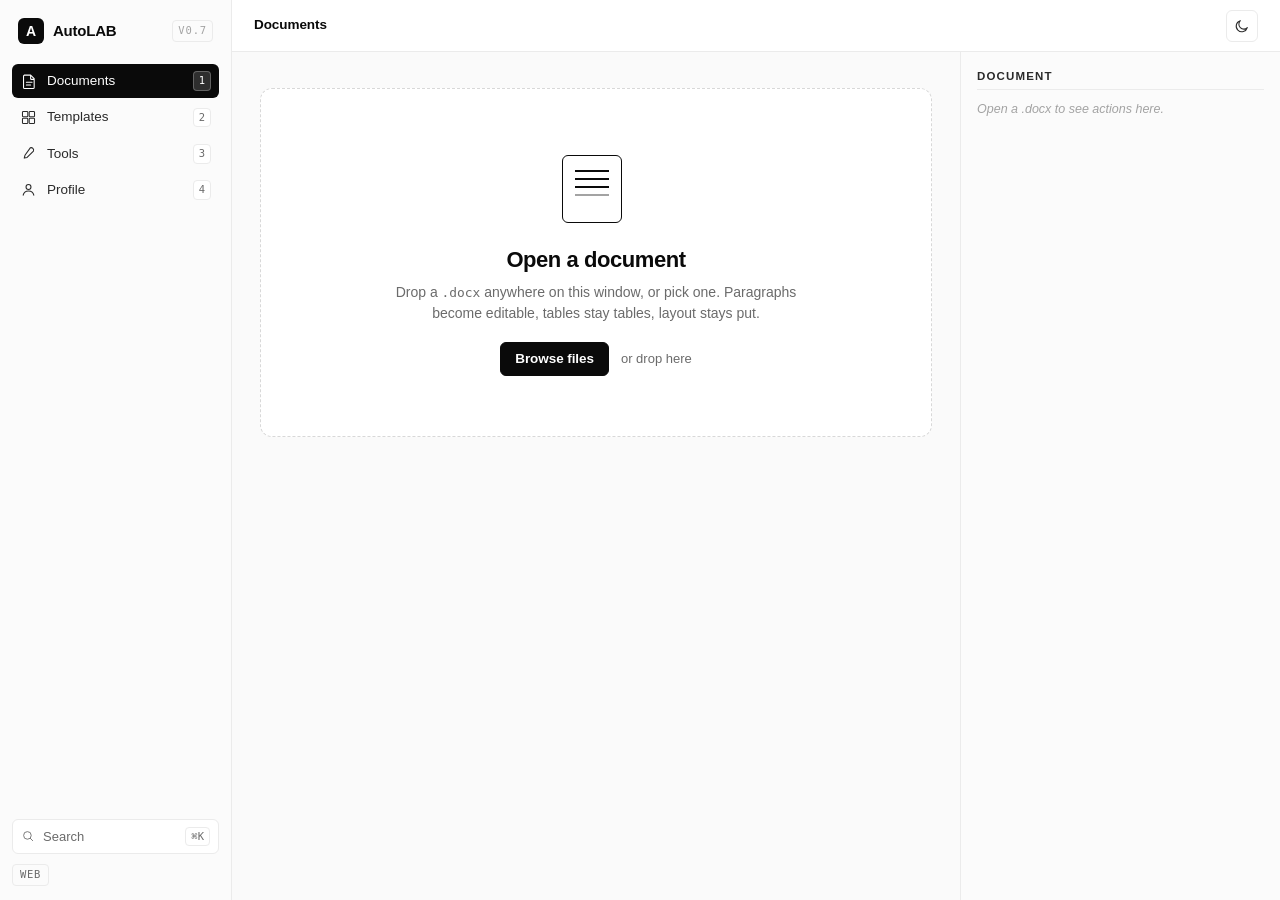
==== commit 8a982d01: "AutoLAB v0.7 — Gemini everywhere, in-place screenshot patching, Vercel-ready AI backend swapped Anth" ====
--- a/static/index.html
+++ b/static/index.html
@@ -16,7 +16,7 @@
       <div class="brand">
         <span class="brand-mark" aria-hidden="true">A</span>
         <span class="brand-name">AutoLAB</span>
-        <span class="brand-tag">v0.6</span>
+        <span class="brand-tag">v0.7</span>
       </div>
 
       <nav class="nav" role="tablist" aria-label="Sections">
@@ -223,13 +223,13 @@
 
           <article class="card card-ai">
             <div class="card-head">
-              <h3>AI rewrite</h3>
+              <h3>AI features</h3>
               <span class="card-sub" id="ai-key-state">No key set</span>
             </div>
-            <p class="card-desc">Block-level rewriting uses the Claude API. Your key is stored only in <code id="profile-path">%APPDATA%\AutoLAB\profile.json</code>.</p>
-            <div class="field">
-              <label for="api-key">Anthropic API key</label>
-              <input id="api-key" type="password" placeholder="sk-ant-…" autocomplete="off" spellcheck="false" />
+            <p class="card-desc">Code generation, rewriting, and screenshot patching use the Gemini API — get a free key at <strong>aistudio.google.com</strong> (no card needed). Stored only in <code id="profile-path">%APPDATA%\AutoLAB\profile.json</code>.</p>
+            <div class="field">
+              <label for="api-key">Gemini API key</label>
+              <input id="api-key" type="password" placeholder="AIza…" autocomplete="off" spellcheck="false" />
             </div>
             <div class="form-actions">
               <button class="btn-ghost" id="api-key-save">Save key</button>
@@ -469,6 +469,15 @@
               <label for="rep-replace">Replace with</label>
               <input id="rep-replace" name="replace" placeholder="URK24CS____" spellcheck="false" autocapitalize="off" />
             </div>
+            <div class="field">
+              <label class="check"><input type="checkbox" id="rep-images" /> Also patch screenshots (AI)</label>
+              <p class="hint">Finds the text inside embedded images and rewrites it in place — layout untouched.</p>
+            </div>
+            <div class="field" id="rep-key-field" hidden>
+              <label for="rep-key">Gemini API key</label>
+              <input id="rep-key" type="password" placeholder="AIza…" autocomplete="off" spellcheck="false" />
+              <p class="hint">Free at <strong>aistudio.google.com</strong>. On desktop, leave blank to use your Profile key.</p>
+            </div>
             <div class="form-actions">
               <button type="submit" class="btn-primary">Run</button>
               <output class="hint" id="rep-status"></output>
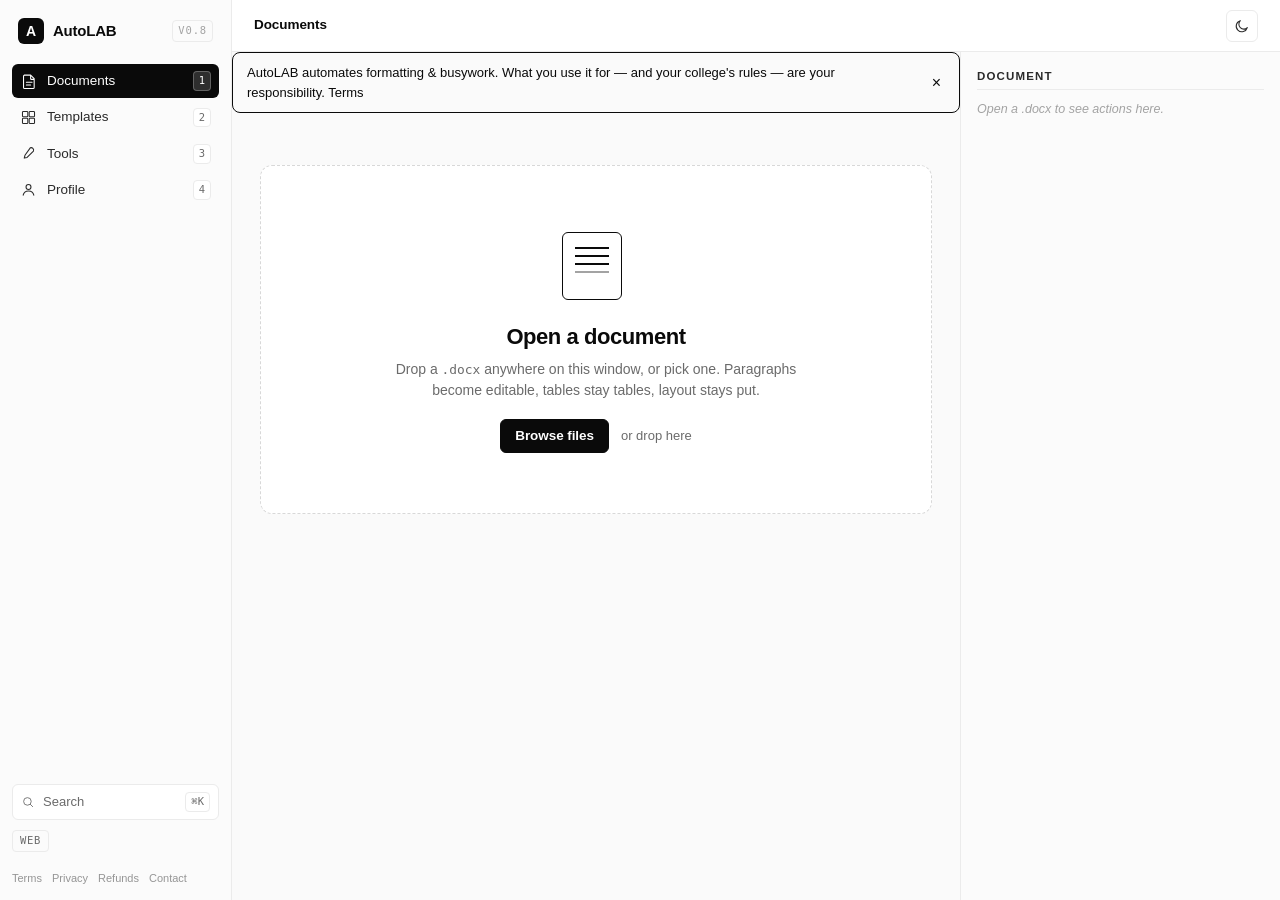
==== commit 1be966b3: "AutoLAB v0.8 — paid platform: accounts, credits, Razorpay, AI record generation - billing.py: Supaba" ====
--- a/static/index.html
+++ b/static/index.html
@@ -16,7 +16,7 @@
       <div class="brand">
         <span class="brand-mark" aria-hidden="true">A</span>
         <span class="brand-name">AutoLAB</span>
-        <span class="brand-tag">v0.7</span>
+        <span class="brand-tag">v0.8</span>
       </div>
 
       <nav class="nav" role="tablist" aria-label="Sections">
@@ -64,7 +64,16 @@
           <span>Search</span>
           <kbd class="kbd">⌘K</kbd>
         </button>
-        <div class="mode-pill" id="mode-pill">Web</div>
+        <div class="pill-row">
+          <div class="mode-pill" id="mode-pill">Web</div>
+          <button class="mode-pill credits-pill" id="credits-pill" hidden title="Credits — click to top up">₹0</button>
+        </div>
+        <div class="foot-links">
+          <a href="/terms">Terms</a>
+          <a href="/privacy">Privacy</a>
+          <a href="/refunds">Refunds</a>
+          <a href="/contact">Contact</a>
+        </div>
       </div>
     </aside>
 
@@ -87,6 +96,11 @@
     </header>
 
     <main class="canvas" id="canvas">
+
+      <div class="notice" id="disclaimer" hidden>
+        <span>AutoLAB automates formatting &amp; busywork. What you use it for — and your college's rules — are your responsibility. <a href="/terms">Terms</a></span>
+        <button id="disclaimer-x" aria-label="Dismiss" type="button">×</button>
+      </div>
 
       <!-- DOCUMENTS ----------------------------------------------------- -->
       <section class="view is-active" data-view="documents">
@@ -186,10 +200,60 @@
           </div>
         </header>
 
-        <div class="when-web web-only-callout">
+        <div class="when-web web-only-callout" id="no-billing-callout">
           <div class="callout">
             <h3>Why desktop-only?</h3>
             <p>Saved data and API keys belong on your machine — never on a server we run. Download the desktop build for the full experience.</p>
+          </div>
+        </div>
+
+        <div class="when-web" id="account-wrap" hidden>
+          <div class="profile-grid">
+            <article class="card">
+              <div class="card-head">
+                <h3>Account</h3>
+                <span class="card-sub" id="acct-state">Signed out</span>
+              </div>
+              <div id="acct-signedout">
+                <p class="card-desc">Sign in with your email — we send a 6-digit code, no password. Your credits live on this account.</p>
+                <form id="acct-email-form" class="inline-form" autocomplete="off">
+                  <input id="acct-email" type="email" placeholder="you@email.com" required />
+                  <button class="btn-primary">Send code</button>
+                </form>
+                <form id="acct-code-form" class="inline-form" autocomplete="off" hidden>
+                  <input id="acct-code" inputmode="numeric" maxlength="6" placeholder="6-digit code" required />
+                  <button class="btn-primary">Verify</button>
+                </form>
+                <p class="hint" id="acct-status"></p>
+              </div>
+              <div id="acct-signedin" hidden>
+                <div class="rp-info">
+                  <div class="rp-info-row"><span class="k">Email</span><span class="v" id="acct-email-v">—</span></div>
+                  <div class="rp-info-row"><span class="k">Credits</span><span class="v" id="acct-balance">—</span></div>
+                </div>
+                <div class="form-actions">
+                  <button class="btn-ghost" id="acct-signout" type="button">Sign out</button>
+                </div>
+              </div>
+            </article>
+
+            <article class="card" id="topup-card" hidden>
+              <div class="card-head">
+                <h3>Top up</h3>
+                <span class="card-sub">₹1 = 1 credit · UPI / card</span>
+              </div>
+              <p class="card-desc">Credits pay only for AI ops on our key. Text find &amp; replace is always free — and everything is free if you bring your own Gemini key.</p>
+              <div class="form-actions" id="topup-buttons"></div>
+              <p class="hint" id="topup-status"></p>
+            </article>
+
+            <article class="card" id="pricing-card" hidden>
+              <div class="card-head">
+                <h3>Pricing</h3>
+                <span class="card-sub">Flat, shown before every run</span>
+              </div>
+              <div class="rp-info" id="price-list"></div>
+            </article>
           </div>
         </div>
 
@@ -443,6 +507,125 @@
             </div>
           </form>
         </section>
+
+        <section class="rp-section" id="rp-tpl-ai" hidden>
+          <header class="rp-head">
+            <h3>Full record (AI)</h3>
+            <span class="rp-meta" id="ai-price-tag">₹5 / question</span>
+          </header>
+          <form id="ai-record-form" class="rp-form" autocomplete="off">
+            <div class="field">
+              <label for="air-course">Course title</label>
+              <input id="air-course" placeholder="Computer Networks Lab" />
+            </div>
+            <div class="field-row">
+              <div class="field">
+                <label for="air-reg">Register number</label>
+                <input id="air-reg" placeholder="URK24CS____" spellcheck="false" autocapitalize="off" />
+              </div>
+              <div class="field">
+                <label for="air-exno">Ex.No</label>
+                <input id="air-exno" placeholder="1" />
+              </div>
+            </div>
+            <div class="field-row">
+              <div class="field">
+                <label for="air-date">Date</label>
+                <input id="air-date" placeholder="03.07.2026" />
+              </div>
+              <div class="field">
+                <label for="air-lang">Language</label>
+                <select id="air-lang">
+                  <option value="python">Python</option>
+                  <option value="c">C</option>
+                  <option value="cpp">C++</option>
+                  <option value="java">Java</option>
+                </select>
+              </div>
+            </div>
+            <div class="field">
+              <label for="air-title">Experiment title</label>
+              <input id="air-title" placeholder="Socket Programming Basics" required />
+            </div>
+            <div class="field">
+              <label for="air-questions">Questions <span class="label-soft">(one per line)</span></label>
+              <textarea id="air-questions" rows="5" placeholder="Write a TCP echo server and client&#10;Implement a simple UDP chat&#10;Fetch and display a web page using sockets" required></textarea>
+            </div>
+            <div class="field-row">
+              <div class="field">
+                <label for="air-urkmode">URK in screenshots</label>
+                <select id="air-urkmode">
+                  <option value="line">echo line</option>
+                  <option value="title">window title</option>
+                  <option value="prompt">prompt path</option>
+                  <option value="none">off</option>
+                </select>
+              </div>
+              <div class="field">
+                <label>&nbsp;</label>
+                <label class="check"><input type="checkbox" id="air-codeshot" checked /> VS Code shots</label>
+              </div>
+            </div>
+
+            <div class="field">
+              <label>Formatting</label>
+              <div class="ai-preview-wrap">
+                <div class="ai-preview" id="ai-preview" aria-hidden="true">
+                  <div class="pv-page">
+                    <div class="pv-header"></div>
+                    <div class="pv-body">
+                      <div class="pv-table"><span></span><span></span><span></span><span></span></div>
+                      <div class="pv-specimen">Aa</div>
+                      <div class="pv-h"></div>
+                      <div class="pv-line"></div><div class="pv-line mid"></div>
+                      <div class="pv-h"></div>
+                      <div class="pv-line"></div><div class="pv-line short"></div>
+                    </div>
+                    <div class="pv-footer"><span class="pv-pageno"></span></div>
+                  </div>
+                </div>
+                <div class="ai-fmt-fields">
+                  <div class="field">
+                    <label for="air-font">Font</label>
+                    <select id="air-font">
+                      <option>Times New Roman</option>
+                      <option>Arial</option>
+                      <option>Calibri</option>
+                    </select>
+                  </div>
+                  <div class="field">
+                    <label for="air-size">Size</label>
+                    <select id="air-size">
+                      <option value="11">11 pt</option>
+                      <option value="12" selected>12 pt</option>
+                    </select>
+                  </div>
+                  <div class="field">
+                    <label for="air-margin">Margins</label>
+                    <select id="air-margin">
+                      <option value="normal" selected>Normal (1")</option>
+                      <option value="narrow">Narrow (0.5")</option>
+                    </select>
+                  </div>
+                  <label class="check"><input type="checkbox" id="air-pagenums" checked /> Page numbers</label>
+                  <label class="check"><input type="checkbox" id="air-header" checked /> Header line</label>
+                </div>
+              </div>
+            </div>
+
+            <div class="field" id="air-key-field">
+              <label for="air-key">Gemini API key <span class="label-soft">(optional — makes it free)</span></label>
+              <input id="air-key" type="password" placeholder="AIza…" autocomplete="off" spellcheck="false" />
+              <p class="hint">Free at <strong>aistudio.google.com</strong>. Leave blank to use credits instead.</p>
+            </div>
+
+            <div class="form-actions">
+              <button type="submit" class="btn-primary" id="air-run">Generate record</button>
+              <span class="hint" id="air-status"></span>
+            </div>
+            <p class="hint" id="air-cost"></p>
+          </form>
+        </section>
       </div>
 
       <!-- Tools inspector -->
@@ -474,9 +657,9 @@
               <p class="hint">Finds the text inside embedded images and rewrites it in place — layout untouched.</p>
             </div>
             <div class="field" id="rep-key-field" hidden>
-              <label for="rep-key">Gemini API key</label>
+              <label for="rep-key">Gemini API key <span class="label-soft">(optional)</span></label>
               <input id="rep-key" type="password" placeholder="AIza…" autocomplete="off" spellcheck="false" />
-              <p class="hint">Free at <strong>aistudio.google.com</strong>. On desktop, leave blank to use your Profile key.</p>
+              <p class="hint" id="rep-key-hint">Free at <strong>aistudio.google.com</strong>. On desktop, leave blank to use your Profile key.</p>
             </div>
             <div class="form-actions">
               <button type="submit" class="btn-primary">Run</button>
--- a/static/app.css
+++ b/static/app.css
@@ -1137,3 +1137,67 @@
 }
 .panel-btn:hover { background: var(--bg-soft); }
 .panel-btn svg { width: 18px; height: 18px; }
+
+/* --- v0.8: billing, account, disclaimer, AI record --------------------- */
+
+.pill-row { display: flex; gap: 6px; align-items: center; }
+.credits-pill {
+  cursor: pointer;
+  background: var(--fg); color: var(--bg); border: 1px solid var(--fg);
+  font: inherit; font-size: 11px; font-weight: 600;
+  padding: 3px 8px; border-radius: 999px;
+}
+.foot-links {
+  display: flex; flex-wrap: wrap; gap: 2px 10px;
+  margin-top: 8px; font-size: 11px; color: var(--fg-3, inherit); opacity: .7;
+}
+.foot-links a { color: inherit; text-decoration: none; }
+.foot-links a:hover { text-decoration: underline; }
+
+.notice {
+  display: flex; align-items: center; justify-content: space-between; gap: 12px;
+  border: 1px solid var(--line-strong); border-radius: var(--r-md);
+  padding: 10px 14px; margin: 0 0 16px; font-size: 13px;
+}
+.notice a { color: inherit; }
+.notice button {
+  background: none; border: 0; font-size: 16px; line-height: 1;
+  cursor: pointer; color: inherit; padding: 0 4px;
+}
+
+.label-soft { font-weight: 400; opacity: .6; }
+
+/* AI card screenshot strips in the gallery preview */
+.tpl-page .shot {
+  height: 16px; margin-top: 4px; border-radius: 2px;
+  background: var(--fg); opacity: .8;
+}
+
+/* questionnaire formatting preview */
+.ai-preview-wrap { display: flex; gap: 12px; align-items: flex-start; }
+.ai-fmt-fields { flex: 1; display: flex; flex-direction: column; gap: 8px; min-width: 0; }
+.ai-preview { flex: 0 0 auto; }
+.pv-page {
+  width: 108px; height: 152px;
+  background: var(--bg-page); border: 1px solid var(--line-strong); border-radius: 3px;
+  display: flex; flex-direction: column;
+  padding: 14px 12px 10px;
+  font-family: var(--font-sans);
+}
+.ai-preview.is-narrow .pv-page { padding: 7px 6px 5px; }
+.pv-header { height: 4px; background: var(--fg-4, #bbb); border-radius: 1px; margin-bottom: 6px; }
+.ai-preview.no-header .pv-header { visibility: hidden; }
+.pv-body { flex: 1; }
+.pv-table { display: flex; flex-wrap: wrap; gap: 2px; margin-bottom: 4px; }
+.pv-table span { width: calc(50% - 1px); height: 8px; border: 1px solid var(--fg-2, #666); border-radius: 1px; box-sizing: border-box; }
+.pv-specimen { font-size: 11px; line-height: 1.2; margin: 2px 0; color: var(--fg); }
+.ai-preview.is-serif .pv-specimen { font-family: Georgia, "Times New Roman", serif; }
+.ai-preview.is-large .pv-specimen { font-size: 13px; }
+.pv-h { height: 4px; background: var(--fg); width: 30%; border-radius: 1px; margin-top: 5px; }
+.pv-line { height: 3px; background: var(--fg-4, #bbb); border-radius: 1px; margin-top: 3px; }
+.ai-preview.is-large .pv-line { height: 4px; }
+.pv-line.mid { width: 70%; }
+.pv-line.short { width: 40%; }
+.pv-footer { display: flex; justify-content: center; height: 6px; }
+.pv-pageno { width: 6px; height: 3px; background: var(--fg-4, #bbb); border-radius: 1px; align-self: flex-end; }
+.ai-preview.no-pagenums .pv-pageno { visibility: hidden; }
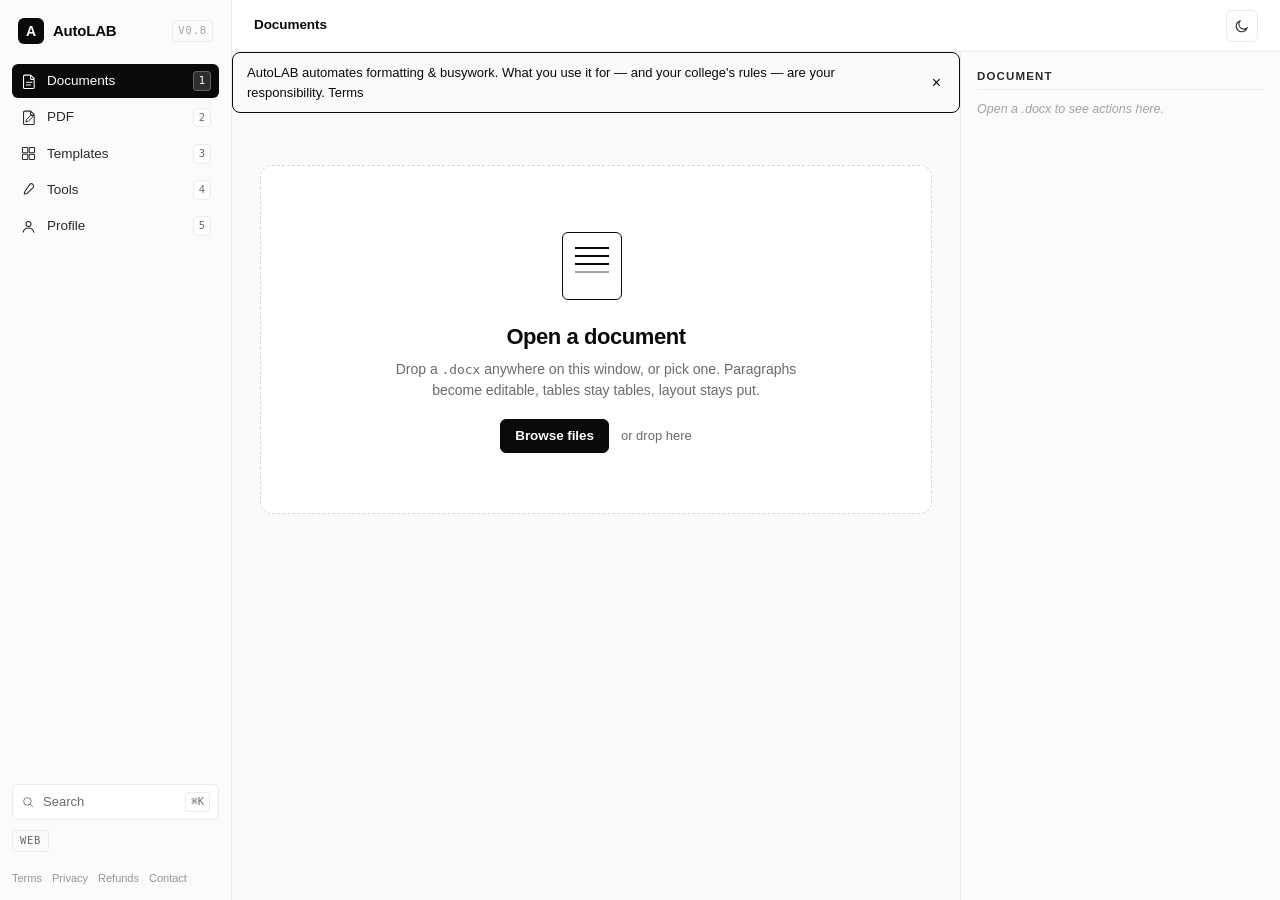
==== commit a715630c: "PDF editor: in-place text editing that keeps the original font New `pdfedit.py` reads a PDF into edi" ====
--- a/static/index.html
+++ b/static/index.html
@@ -28,6 +28,14 @@
           <span class="nav-label">Documents</span>
           <kbd class="kbd">1</kbd>
         </button>
+        <button class="nav-item" data-view="pdf" role="tab" aria-selected="false">
+          <svg class="nav-icon" viewBox="0 0 24 24" aria-hidden="true">
+            <path d="M6 3h9l5 5v12.5a1.5 1.5 0 0 1-1.5 1.5h-12A1.5 1.5 0 0 1 5 20.5V4.5A1.5 1.5 0 0 1 6.5 3H6Zm9 1v4a1 1 0 0 0 1 1h4" fill="none" stroke="currentColor" stroke-width="1.5" stroke-linejoin="round"/>
+            <path d="m11.5 17.5 6-6a1.8 1.8 0 0 0-2.5-2.5l-6 6-.7 3.2z" fill="none" stroke="currentColor" stroke-width="1.4" stroke-linejoin="round"/>
+          </svg>
+          <span class="nav-label">PDF</span>
+          <kbd class="kbd">2</kbd>
+        </button>
         <button class="nav-item" data-view="templates" role="tab" aria-selected="false">
           <svg class="nav-icon" viewBox="0 0 24 24" aria-hidden="true">
             <rect x="3.5" y="3.5" width="7.5" height="7.5" rx="1.2" fill="none" stroke="currentColor" stroke-width="1.5"/>
@@ -36,14 +44,14 @@
             <rect x="13" y="13" width="7.5" height="7.5" rx="1.2" fill="none" stroke="currentColor" stroke-width="1.5"/>
           </svg>
           <span class="nav-label">Templates</span>
-          <kbd class="kbd">2</kbd>
+          <kbd class="kbd">3</kbd>
         </button>
         <button class="nav-item" data-view="tools" role="tab" aria-selected="false">
           <svg class="nav-icon" viewBox="0 0 24 24" aria-hidden="true">
             <path d="M14.5 4a3.5 3.5 0 0 1 4.5 4.5l-9 9-4 1 1-4z" fill="none" stroke="currentColor" stroke-width="1.5" stroke-linejoin="round"/>
           </svg>
           <span class="nav-label">Tools</span>
-          <kbd class="kbd">3</kbd>
+          <kbd class="kbd">4</kbd>
         </button>
         <button class="nav-item" data-view="profile" role="tab" aria-selected="false">
           <svg class="nav-icon" viewBox="0 0 24 24" aria-hidden="true">
@@ -51,7 +59,7 @@
             <path d="M4.5 20c.6-3.5 4-6 7.5-6s6.9 2.5 7.5 6" fill="none" stroke="currentColor" stroke-width="1.5" stroke-linecap="round"/>
           </svg>
           <span class="nav-label">Profile</span>
-          <kbd class="kbd">4</kbd>
+          <kbd class="kbd">5</kbd>
         </button>
       </nav>
 
@@ -150,6 +158,35 @@
 
         <div class="docs-editor" id="docs-editor" hidden>
           <div class="doc-page" id="doc-blocks"></div>
+        </div>
+      </section>
+
+      <!-- PDF ----------------------------------------------------------- -->
+      <section class="view" data-view="pdf" hidden>
+        <div class="docs-empty" id="pdf-empty">
+          <div class="docs-empty-art" aria-hidden="true">
+            <div class="art-doc"></div>
+            <div class="art-doc art-doc--back"></div>
+          </div>
+          <h1>Edit a PDF</h1>
+          <p>Drop a <code>.pdf</code> anywhere on this window, or pick one. Click any line to retype it — the original font, size and position are kept.</p>
+          <div class="docs-empty-actions">
+            <label class="btn-primary" for="pdf-file">Browse files</label>
+            <span class="hint">or drop here</span>
+          </div>
+          <input type="file" id="pdf-file" accept=".pdf" hidden />
+        </div>
+
+        <p class="pdf-loading" id="pdf-loading" hidden>Reading the PDF…</p>
+
+        <div class="pdf-stage" id="pdf-stage" hidden>
+          <div class="pdf-toolbar">
+            <button class="btn-ghost" id="pdf-zoom-out" type="button" aria-label="Zoom out">−</button>
+            <span class="pdf-zoom-label" id="pdf-zoom-label">100%</span>
+            <button class="btn-ghost" id="pdf-zoom-in" type="button" aria-label="Zoom in">+</button>
+            <span class="pdf-tip">Click any text to edit it</span>
+          </div>
+          <div class="pdf-pages" id="pdf-pages"></div>
         </div>
       </section>
 
@@ -629,6 +666,29 @@
       </div>
 
       <!-- Tools inspector -->
+      <!-- PDF inspector -->
+      <div class="rp-view" data-view="pdf" hidden>
+        <section class="rp-section" id="rp-pdf-empty">
+          <header class="rp-head"><h3>PDF</h3></header>
+          <p class="rp-empty">Open a .pdf to edit its text.</p>
+        </section>
+        <section class="rp-section" id="rp-pdf-active" hidden>
+          <header class="rp-head"><h3>PDF</h3></header>
+          <p class="rp-file" id="pdf-name"></p>
+          <p class="hint" id="pdf-meta"></p>
+          <p class="rp-count" id="pdf-edit-count">No edits yet</p>
+          <ul class="pdf-edit-list" id="pdf-edit-list"></ul>
+          <div class="form-actions">
+            <button class="btn-primary" id="pdf-save" type="button" disabled>Apply &amp; download</button>
+            <button class="btn-ghost" id="pdf-reset" type="button" disabled>Discard</button>
+          </div>
+          <output class="hint" id="pdf-status"></output>
+          <div class="form-actions">
+            <button class="btn-ghost" id="pdf-close" type="button">Close file</button>
+          </div>
+        </section>
+      </div>
+
       <div class="rp-view" data-view="tools" hidden>
         <section class="rp-section" id="rp-tool-empty">
           <header class="rp-head"><h3>Tool</h3></header>
--- a/static/app.css
+++ b/static/app.css
@@ -1201,3 +1201,57 @@
 .pv-footer { display: flex; justify-content: center; height: 6px; }
 .pv-pageno { width: 6px; height: 3px; background: var(--fg-4, #bbb); border-radius: 1px; align-self: flex-end; }
 .ai-preview.no-pagenums .pv-pageno { visibility: hidden; }
+
+/* ---------- PDF editor ------------------------------------------------ */
+.pdf-loading { text-align: center; color: var(--fg-3); padding: 48px 0; }
+
+.pdf-stage { display: flex; flex-direction: column; align-items: center; gap: 16px; }
+
+.pdf-toolbar {
+  position: sticky; top: 0; z-index: 5;
+  display: flex; align-items: center; gap: 8px;
+  padding: 8px 12px; border: 1px solid var(--line); border-radius: var(--r-md);
+  background: var(--bg-elev);
+}
+.pdf-zoom-label { font-size: 12px; color: var(--fg-3); min-width: 42px; text-align: center; }
+.pdf-tip { font-size: 12px; color: var(--fg-4); margin-left: 8px; }
+
+.pdf-pages { display: flex; flex-direction: column; align-items: center; gap: 24px; padding-bottom: 40px; }
+.pdf-page-holder { display: flex; flex-direction: column; align-items: center; gap: 6px; }
+.pdf-page-no { font-size: 11px; color: var(--fg-4); }
+
+.pdf-page {
+  position: relative;
+  border: 1px solid var(--line-2);
+  border-radius: 2px;
+  background: #fff;
+  box-shadow: 0 1px 3px rgba(0,0,0,0.08);
+}
+.pdf-page-img { display: block; width: 100%; height: 100%; user-select: none; }
+
+/* A span is an invisible hit area over the rendered glyphs until you edit it,
+   so the page you see is the page itself, not a re-typeset approximation. */
+.pdf-span {
+  position: absolute;
+  color: transparent;
+  line-height: 1.18;
+  white-space: pre;
+  cursor: text;
+  border-radius: 2px;
+  outline: none;
+}
+.pdf-span:hover { background: rgba(10,10,10,0.07); box-shadow: 0 0 0 1px var(--line-2); }
+.pdf-span.is-edited { background: #fff; box-shadow: inset 0 -1.5px 0 var(--line-strong); }
+.pdf-span.is-editing { background: #fff; box-shadow: 0 0 0 2px var(--line-strong); cursor: text; }
+
+.pdf-edit-list { list-style: none; margin: 10px 0; padding: 0; display: flex; flex-direction: column; gap: 6px; }
+.pdf-edit-row {
+  display: grid; grid-template-columns: 1fr auto 1fr; gap: 6px; align-items: baseline;
+  font-size: 11px; padding: 6px 8px; background: var(--bg-soft); border-radius: var(--r-sm);
+}
+.pdf-edit-row .pe-old { color: var(--fg-4); text-decoration: line-through; overflow: hidden; text-overflow: ellipsis; white-space: nowrap; }
+.pdf-edit-row .pe-arrow { color: var(--fg-4); }
+.pdf-edit-row .pe-new { color: var(--fg); overflow: hidden; text-overflow: ellipsis; white-space: nowrap; }
+
+.rp-file { font-size: 13px; font-weight: 600; margin: 0 0 2px; word-break: break-all; }
+.rp-count { font-size: 12px; color: var(--fg-3); margin: 12px 0 0; }
